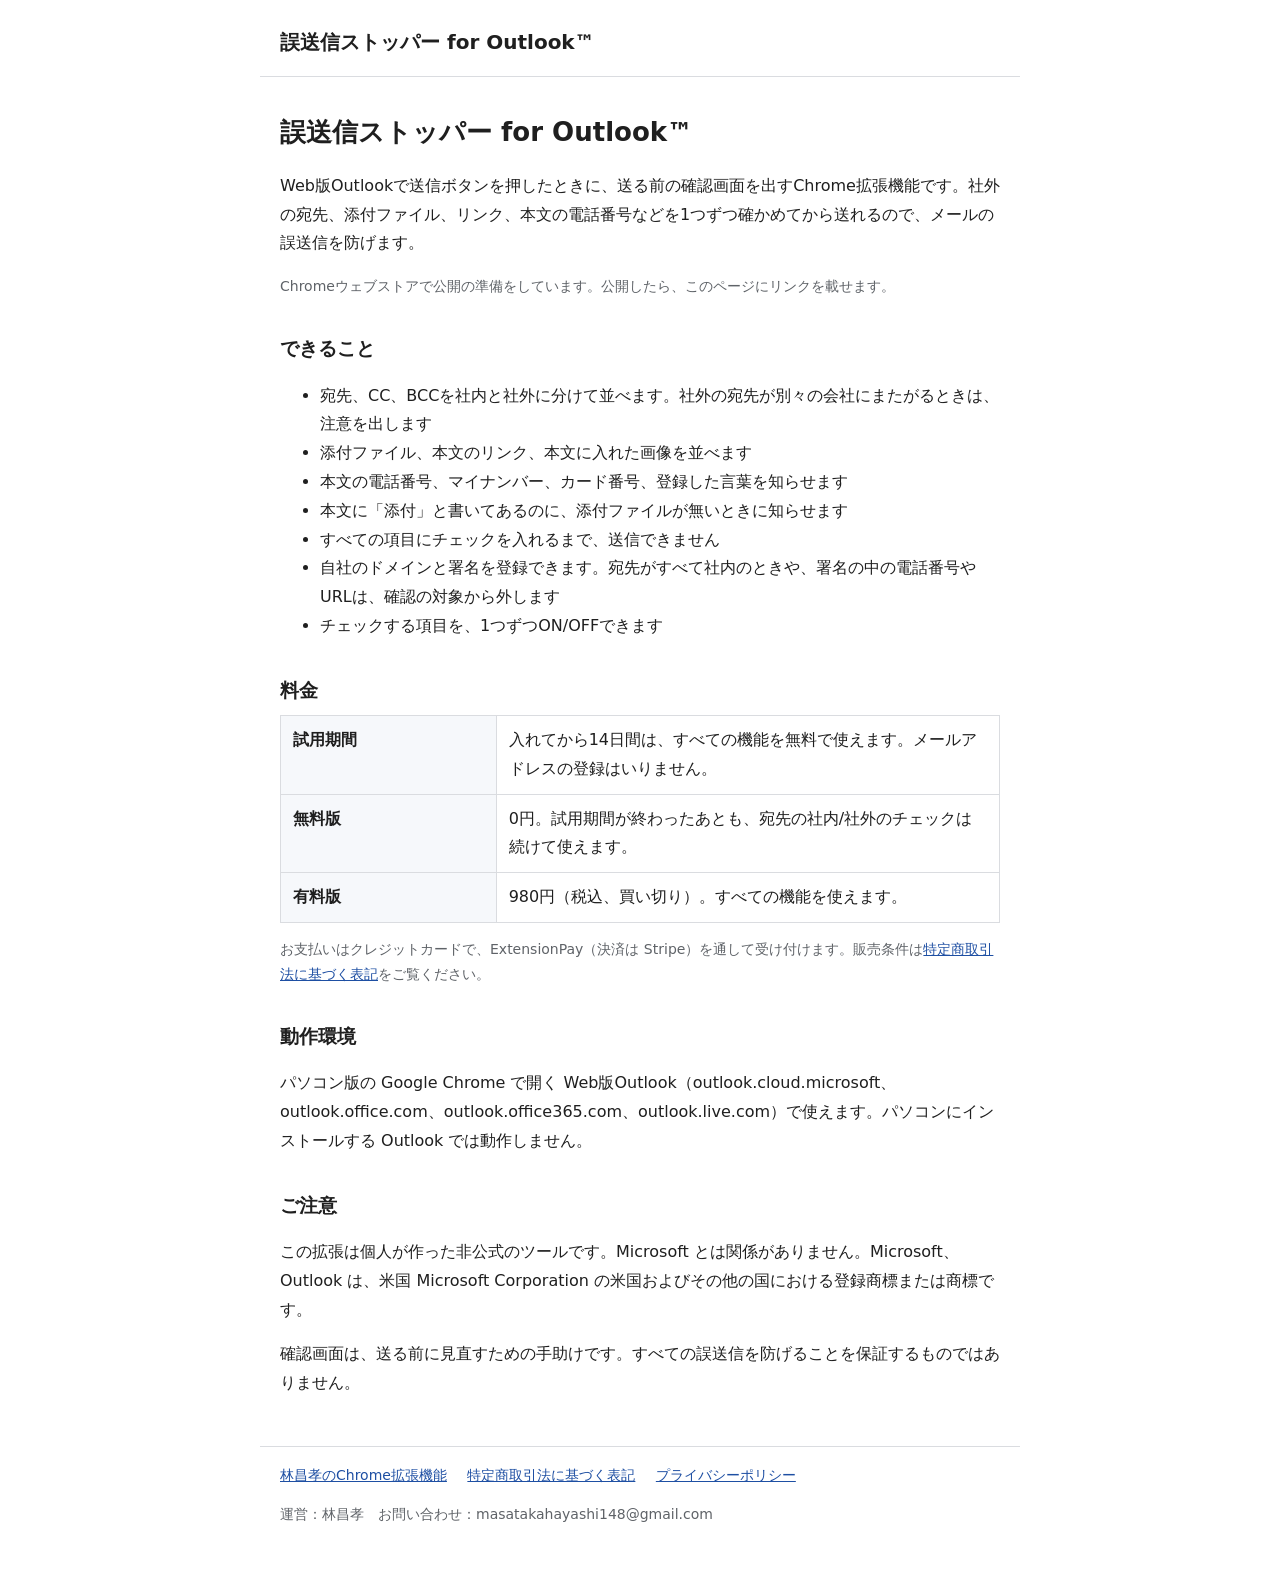
==== gosoushin-stopper/index.html @ 1e4dfab9 "拡張機能の一覧、特定商取引法に基づく表記、誤送信ストッパーの紹介とプライバシーポリシーのページを作る Co-Authored-By: Claude Opus 5 <noreply@anthropic." ====
<!doctype html>
<html lang="ja">
<head>
  <meta charset="utf-8">
  <meta name="viewport" content="width=device-width, initial-scale=1">
  <title>誤送信ストッパー for Outlook™｜Web版Outlookの送信前に宛先と添付ファイルを確認するChrome拡張</title>
  <meta name="description" content="Web版Outlookで送信する前に、社外の宛先、添付ファイル、リンク、本文の電話番号などを確認する画面を出すChrome拡張機能です。メールの誤送信を防ぎます。">
  <link rel="stylesheet" href="../style.css">
</head>
<body>
  <header>
    <a href="./">誤送信ストッパー for Outlook™</a>
  </header>

  <main>
    <h1>誤送信ストッパー for Outlook™</h1>
    <p>Web版Outlookで送信ボタンを押したときに、送る前の確認画面を出すChrome拡張機能です。社外の宛先、添付ファイル、リンク、本文の電話番号などを1つずつ確かめてから送れるので、メールの誤送信を防げます。</p>
    <p class="note">Chromeウェブストアで公開の準備をしています。公開したら、このページにリンクを載せます。</p>

    <h2>できること</h2>
    <ul>
      <li>宛先、CC、BCCを社内と社外に分けて並べます。社外の宛先が別々の会社にまたがるときは、注意を出します</li>
      <li>添付ファイル、本文のリンク、本文に入れた画像を並べます</li>
      <li>本文の電話番号、マイナンバー、カード番号、登録した言葉を知らせます</li>
      <li>本文に「添付」と書いてあるのに、添付ファイルが無いときに知らせます</li>
      <li>すべての項目にチェックを入れるまで、送信できません</li>
      <li>自社のドメインと署名を登録できます。宛先がすべて社内のときや、署名の中の電話番号やURLは、確認の対象から外します</li>
      <li>チェックする項目を、1つずつON/OFFできます</li>
    </ul>

    <h2>料金</h2>
    <table>
      <tr>
        <th>試用期間</th>
        <td>入れてから14日間は、すべての機能を無料で使えます。メールアドレスの登録はいりません。</td>
      </tr>
      <tr>
        <th>無料版</th>
        <td>0円。試用期間が終わったあとも、宛先の社内/社外のチェックは続けて使えます。</td>
      </tr>
      <tr>
        <th>有料版</th>
        <td>980円（税込、買い切り）。すべての機能を使えます。</td>
      </tr>
    </table>
    <p class="note">お支払いはクレジットカードで、ExtensionPay（決済は Stripe）を通して受け付けます。販売条件は<a href="../tokushoho.html">特定商取引法に基づく表記</a>をご覧ください。</p>

    <h2>動作環境</h2>
    <p>パソコン版の Google Chrome で開く Web版Outlook（outlook.cloud.microsoft、outlook.office.com、outlook.office365.com、outlook.live.com）で使えます。パソコンにインストールする Outlook では動作しません。</p>

    <h2>ご注意</h2>
    <p>この拡張は個人が作った非公式のツールです。Microsoft とは関係がありません。Microsoft、Outlook は、米国 Microsoft Corporation の米国およびその他の国における登録商標または商標です。</p>
    <p>確認画面は、送る前に見直すための手助けです。すべての誤送信を防げることを保証するものではありません。</p>
  </main>

  <footer>
    <a href="../">林昌孝のChrome拡張機能</a>
    <a href="../tokushoho.html">特定商取引法に基づく表記</a>
    <a href="privacy.html">プライバシーポリシー</a>
    <p>運営：林昌孝　お問い合わせ：masatakahayashi148@gmail.com</p>
  </footer>
</body>
</html>
---- style.css ----
:root {
  --bg: #ffffff;
  --text: #1f1f1f;
  --muted: #5f6368;
  --border: #dadce0;
  --accent: #1e4fa3;
  color-scheme: light;
}

* {
  box-sizing: border-box;
}

body {
  margin: 0;
  background: var(--bg);
  color: var(--text);
  font: 16px/1.8 system-ui, -apple-system, "Hiragino Sans", "Yu Gothic UI", sans-serif;
}

header,
main,
footer {
  max-width: 760px;
  margin: 0 auto;
  padding: 0 20px;
}

header {
  display: flex;
  align-items: center;
  gap: 12px;
  padding-top: 24px;
  padding-bottom: 16px;
  border-bottom: 1px solid var(--border);
}

header img {
  width: 40px;
  height: 40px;
}

header a {
  color: var(--text);
  font-size: 20px;
  font-weight: 700;
  text-decoration: none;
}

h1 {
  margin: 32px 0 16px;
  font-size: 26px;
}

h2 {
  margin: 32px 0 8px;
  font-size: 19px;
}

a {
  color: var(--accent);
}

table {
  width: 100%;
  border-collapse: collapse;
}

th,
td {
  padding: 10px 12px;
  border: 1px solid var(--border);
  vertical-align: top;
  text-align: left;
}

th {
  width: 30%;
  background: #f6f8fb;
  font-weight: 600;
}

.note {
  color: var(--muted);
  font-size: 14px;
}

footer {
  margin-top: 48px;
  padding-top: 16px;
  padding-bottom: 32px;
  border-top: 1px solid var(--border);
  color: var(--muted);
  font-size: 14px;
}

footer a {
  margin-right: 16px;
}

/* トップページの製品の一覧 */
.products {
  list-style: none;
  margin: 0;
  padding: 0;
}

.products li {
  border: 1px solid var(--border);
  border-radius: 8px;
  padding: 16px 20px;
  margin-bottom: 16px;
}

.products h3 {
  margin: 0 0 4px;
  font-size: 18px;
}

.products p {
  margin: 4px 0;
}
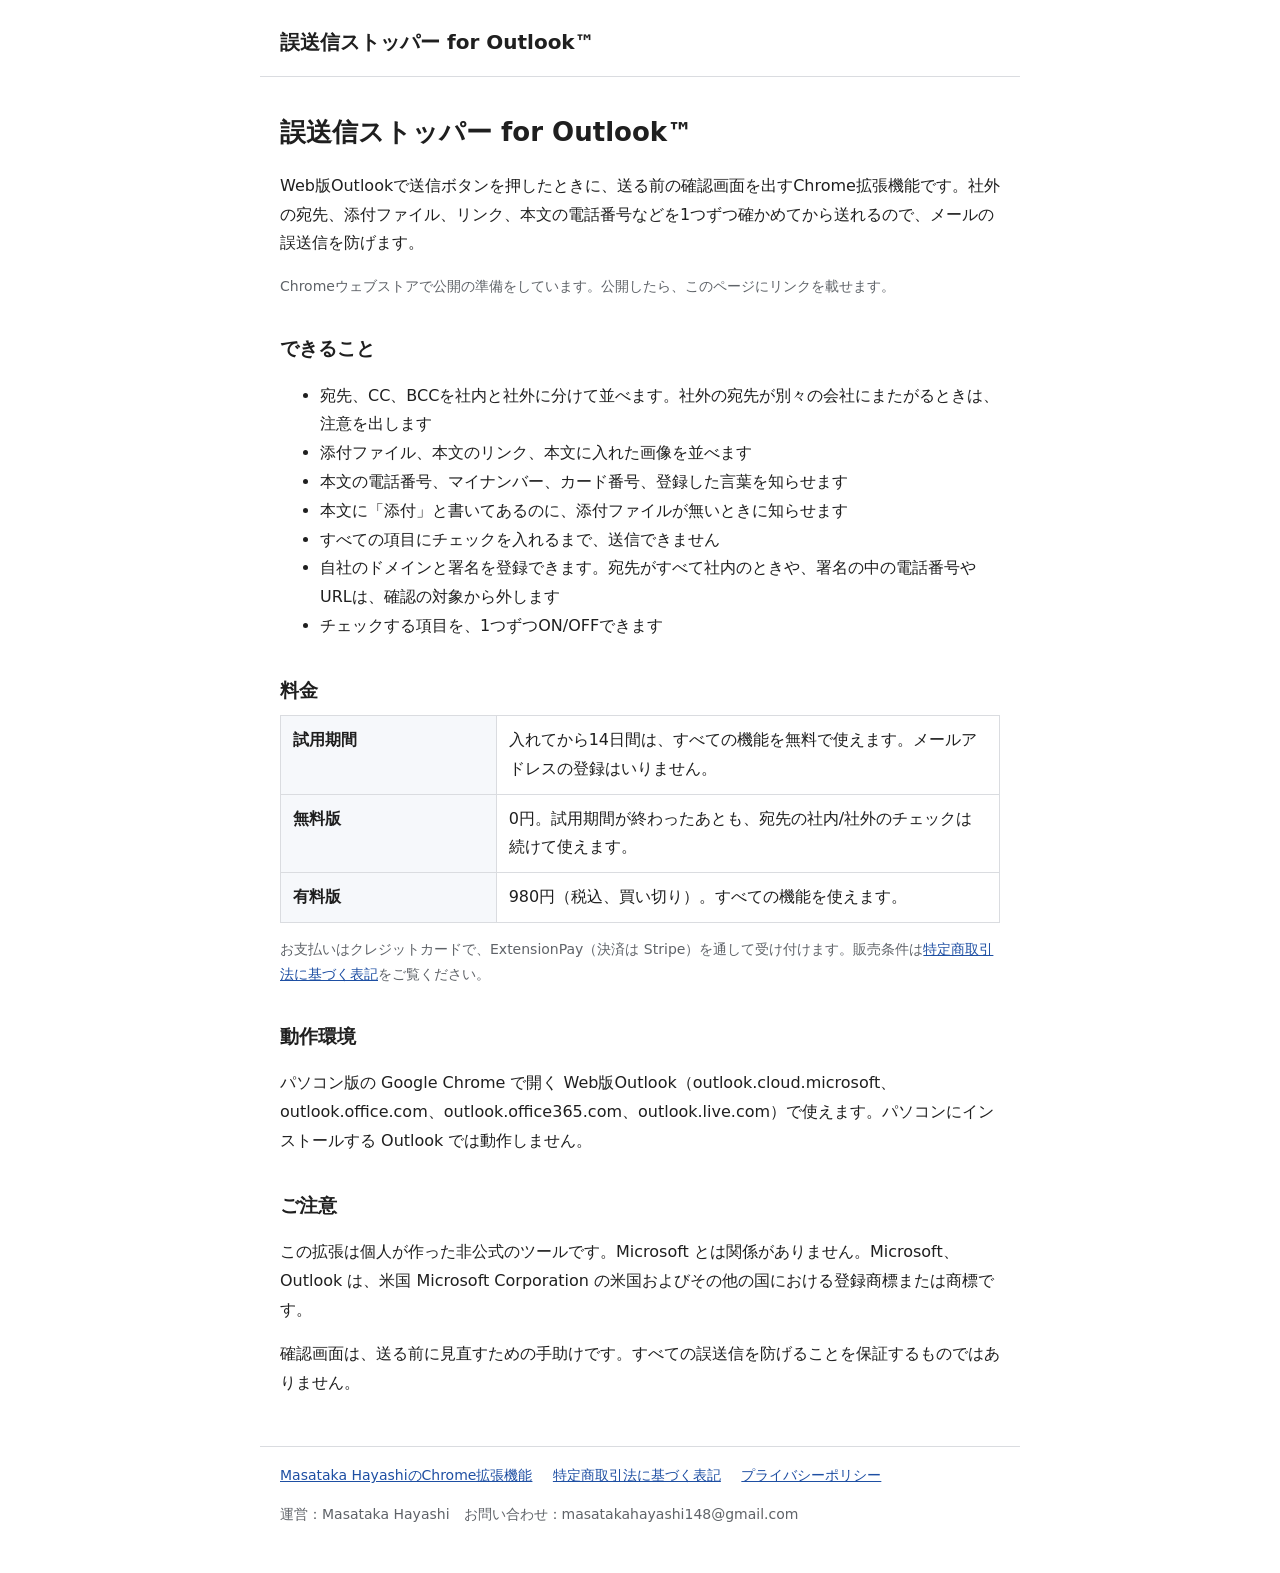
==== commit 49194117: "運営者の表示を Masataka Hayashi に変える。特定商取引法に基づく表記の販売業者と運営責任者は戸籍上の氏名のまま残す Co-Authored-By: Claude Opus 5 <nor" ====
--- a/gosoushin-stopper/index.html
+++ b/gosoushin-stopper/index.html
@@ -54,10 +54,10 @@
   </main>
 
   <footer>
-    <a href="../">林昌孝のChrome拡張機能</a>
+    <a href="../">Masataka HayashiのChrome拡張機能</a>
     <a href="../tokushoho.html">特定商取引法に基づく表記</a>
     <a href="privacy.html">プライバシーポリシー</a>
-    <p>運営：林昌孝　お問い合わせ：masatakahayashi148@gmail.com</p>
+    <p>運営：Masataka Hayashi　お問い合わせ：masatakahayashi148@gmail.com</p>
   </footer>
 </body>
 </html>
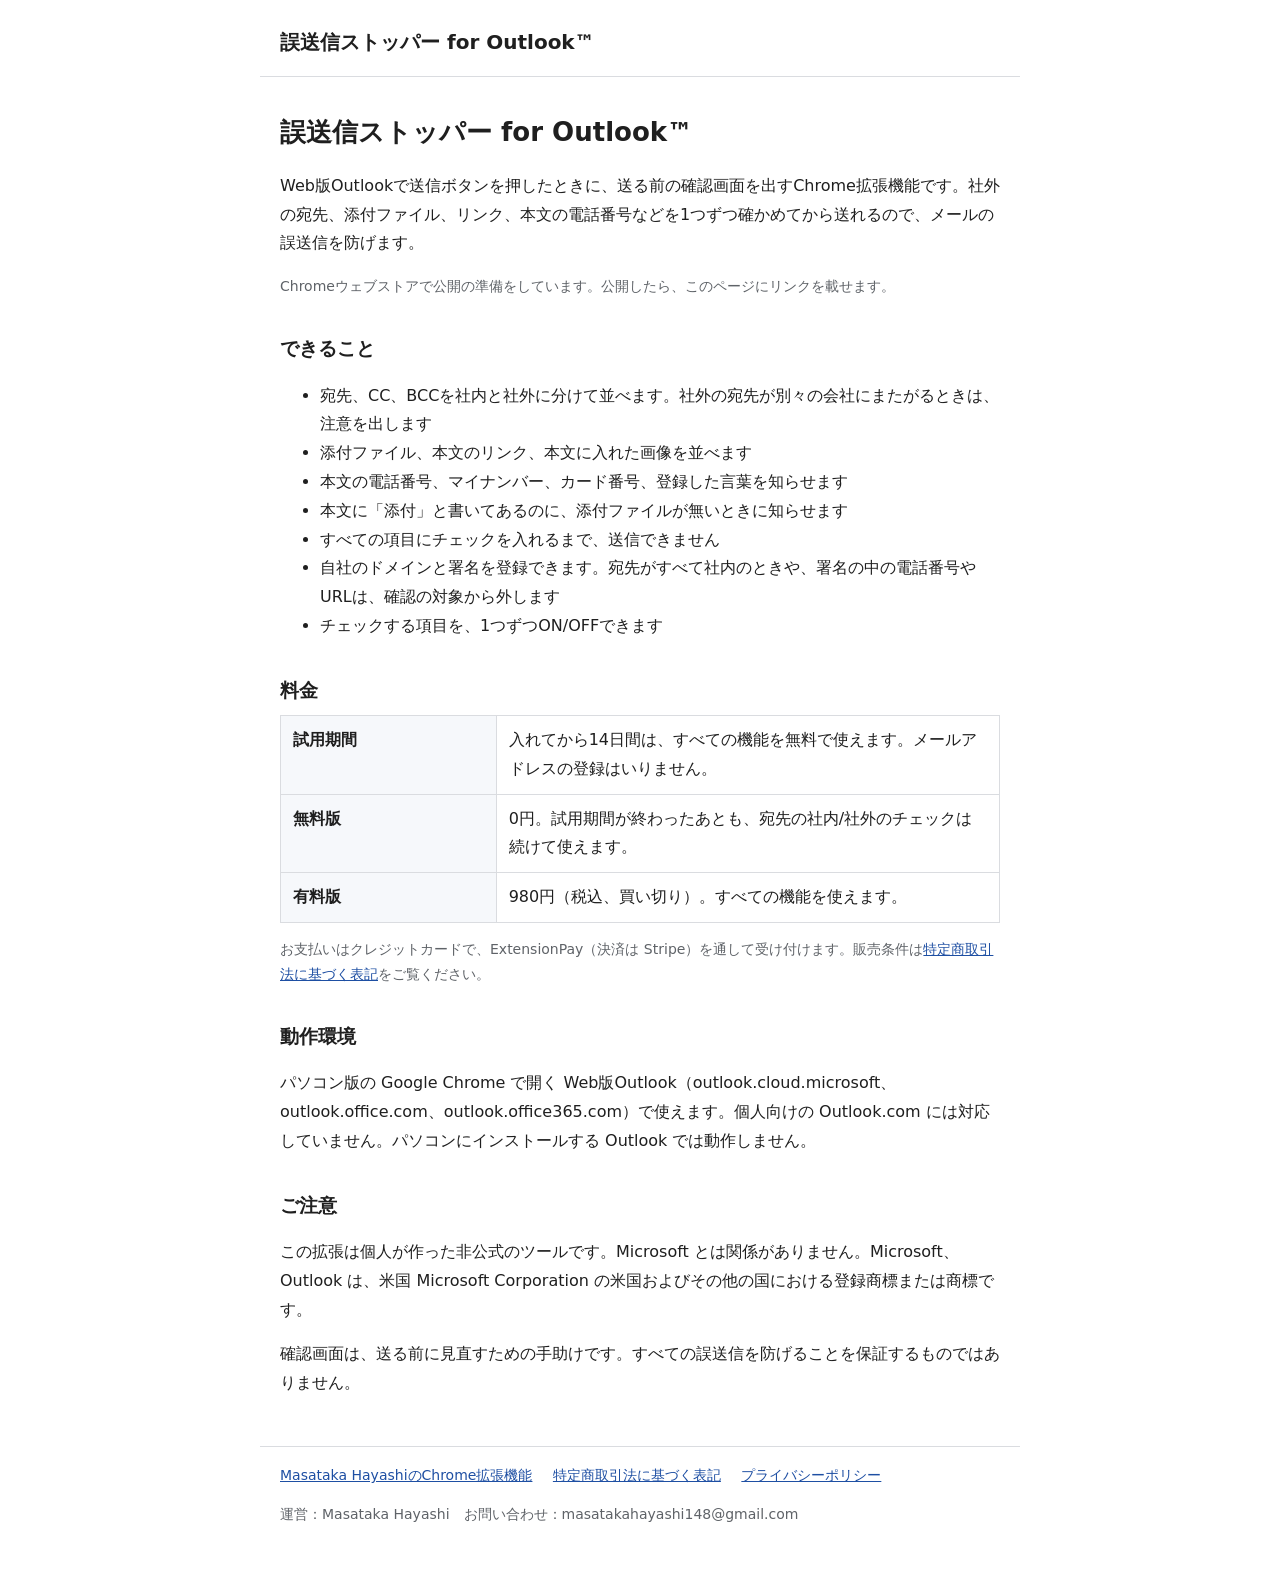
==== commit 3b50f35d: "誤送信ストッパーの動作環境から個人向けの Outlook.com を外す Co-Authored-By: Claude Opus 5 <noreply@anthropic.com>" ====
--- a/gosoushin-stopper/index.html
+++ b/gosoushin-stopper/index.html
@@ -46,7 +46,7 @@
     <p class="note">お支払いはクレジットカードで、ExtensionPay（決済は Stripe）を通して受け付けます。販売条件は<a href="../tokushoho.html">特定商取引法に基づく表記</a>をご覧ください。</p>
 
     <h2>動作環境</h2>
-    <p>パソコン版の Google Chrome で開く Web版Outlook（outlook.cloud.microsoft、outlook.office.com、outlook.office365.com、outlook.live.com）で使えます。パソコンにインストールする Outlook では動作しません。</p>
+    <p>パソコン版の Google Chrome で開く Web版Outlook（outlook.cloud.microsoft、outlook.office.com、outlook.office365.com）で使えます。個人向けの Outlook.com には対応していません。パソコンにインストールする Outlook では動作しません。</p>
 
     <h2>ご注意</h2>
     <p>この拡張は個人が作った非公式のツールです。Microsoft とは関係がありません。Microsoft、Outlook は、米国 Microsoft Corporation の米国およびその他の国における登録商標または商標です。</p>
